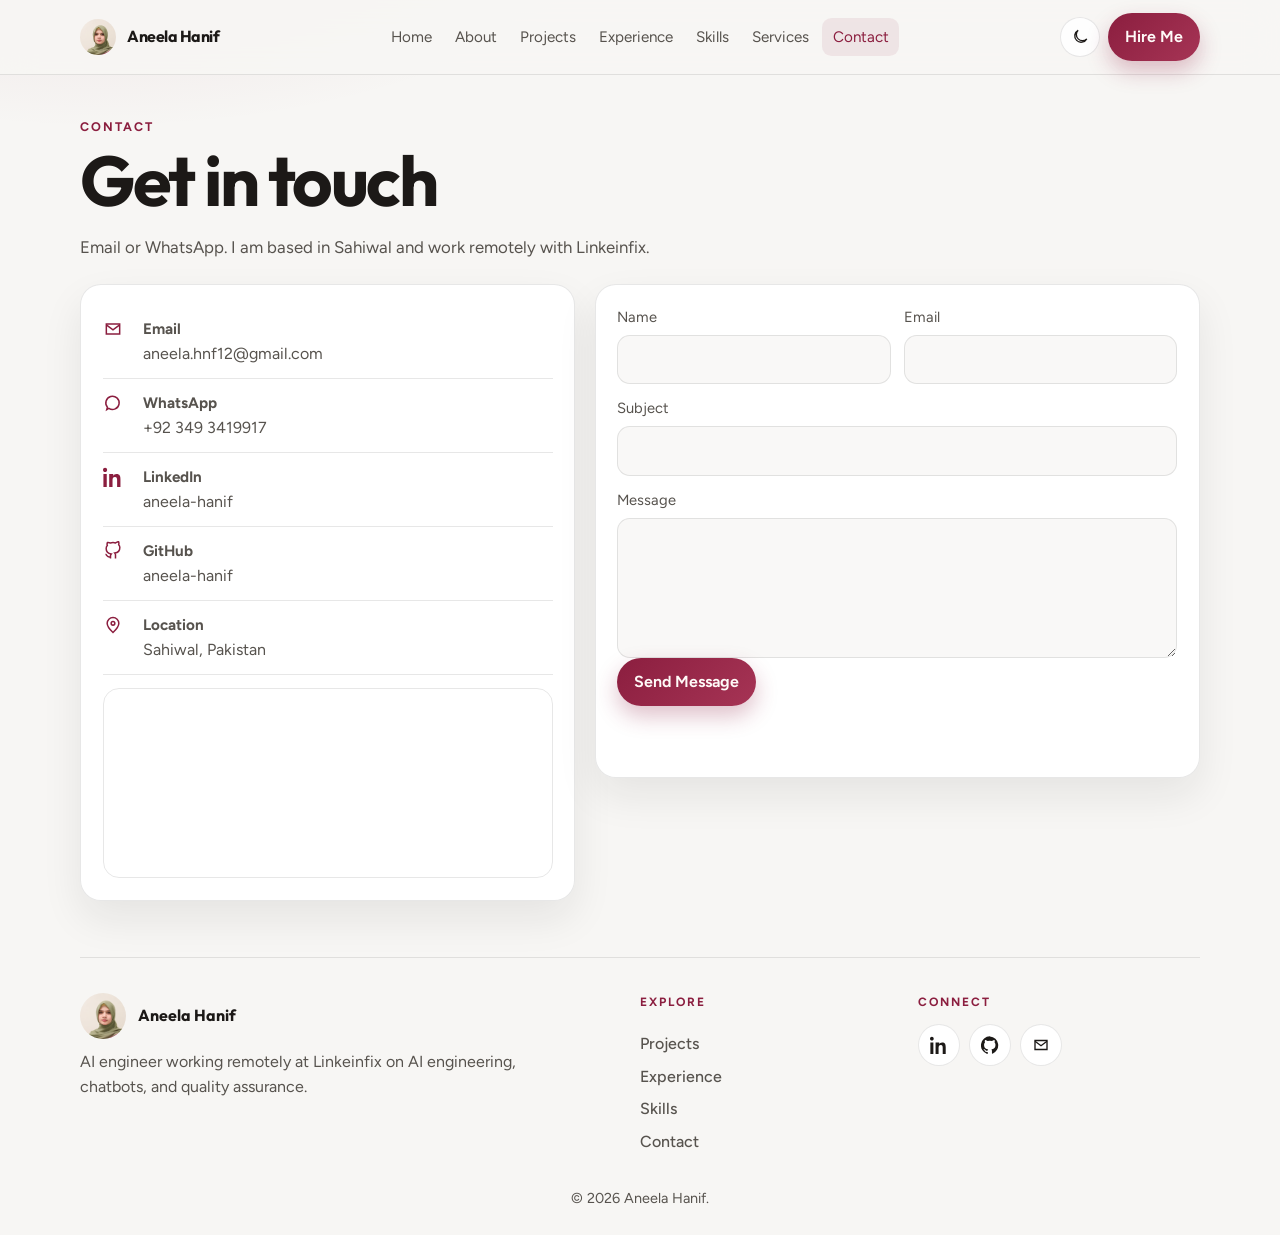
==== contact.html @ d7abf2ac "Add an AI experience card limited to the RAG and chatbot work." ====
<!DOCTYPE html>
<html lang="en">
  <head>
    <meta charset="utf-8" />
    <meta name="viewport" content="width=device-width, initial-scale=1" />
    <title>Contact | Aneela Hanif</title>
    <meta name="description" content="Contact Aneela Hanif by email or WhatsApp. Based in Sahiwal, Pakistan." />
    <link rel="icon" href="favicon.svg" type="image/svg+xml" />
    <link rel="preconnect" href="https://fonts.googleapis.com" />
    <link rel="preconnect" href="https://fonts.gstatic.com" crossorigin />
    <link href="https://fonts.googleapis.com/css2?family=Figtree:wght@400;500;600;700&family=Outfit:wght@500;600;700&display=swap" rel="stylesheet" />
    <link rel="stylesheet" href="styles.css?v=9" />
    <script>
      if (localStorage.getItem("theme") === "dark") document.documentElement.classList.add("dark");
    </script>
  </head>
  <body>
    <a class="skip" href="#main">Skip to content</a>
    <header class="site-nav">
      <div class="nav-inner">
        <a class="brand" href="index.html">
          <img src="images/profile.jpg" alt="" width="36" height="36" />
          Aneela Hanif
        </a>
        <nav class="nav-links" aria-label="Primary">
          <a href="index.html">Home</a>
          <a href="index.html#about">About</a>
          <a href="index.html#projects">Projects</a>
          <a href="index.html#experience">Experience</a>
          <a href="index.html#skills">Skills</a>
          <a href="index.html#services">Services</a>
          <a href="contact.html" aria-current="page">Contact</a>
        </nav>
        <div class="nav-actions">
          <button class="icon-btn" type="button" data-theme aria-label="Toggle color theme">
            <svg width="18" height="18" viewBox="0 0 24 24" fill="none" stroke="currentColor" stroke-width="1.8"><path d="M21 14.5A8.5 8.5 0 1 1 9.5 3 7 7 0 0 0 21 14.5z"/></svg>
          </button>
          <a class="btn btn-primary" href="contact.html"><span class="hire-label">Hire Me</span></a>
          <button class="menu-btn" type="button" data-menu aria-expanded="false" aria-label="Open menu">
            <svg width="18" height="18" viewBox="0 0 24 24" fill="none" stroke="currentColor" stroke-width="1.8"><path d="M4 7h16M4 12h16M4 17h16"/></svg>
          </button>
        </div>
      </div>
      <nav class="menu-panel" data-menu-panel aria-label="Mobile">
        <a href="index.html">Home</a>
        <a href="index.html#about">About</a>
        <a href="index.html#projects">Projects</a>
        <a href="index.html#experience">Experience</a>
        <a href="index.html#skills">Skills</a>
        <a href="index.html#services">Services</a>
        <a href="contact.html">Contact</a>
      </nav>
    </header>

    <main id="main" class="wrap">
      <header class="page-head">
        <p class="section-label">Contact</p>
        <h1>Get in touch</h1>
        <p class="lede">Email or WhatsApp. I am based in Sahiwal and work remotely with Linkeinfix.</p>
      </header>

      <div class="contact-grid">
        <aside class="panel contact-list">
          <a href="mailto:aneela.hnf12@gmail.com">
            <svg class="icon" width="20" height="20" viewBox="0 0 24 24" fill="none" stroke="currentColor" stroke-width="1.8"><path d="M4 6h16v12H4z"/><path d="m4 7 8 6 8-6"/></svg>
            <span><strong>Email</strong><span>aneela.hnf12@gmail.com</span></span>
          </a>
          <a href="https://wa.me/923493419917" rel="noopener">
            <svg class="icon" width="20" height="20" viewBox="0 0 24 24" fill="none" stroke="currentColor" stroke-width="1.8"><path d="M7 18.5 4.5 20l.8-3A8 8 0 1 1 7 18.5z"/></svg>
            <span><strong>WhatsApp</strong><span>+92 349 3419917</span></span>
          </a>
          <a href="https://www.linkedin.com/in/aneela-hanif-224ba43b4/" rel="noopener">
            <svg class="icon" width="20" height="20" viewBox="0 0 24 24" fill="currentColor"><path d="M4.98 3.5C4.98 4.88 3.88 6 2.5 6S0 4.88 0 3.5 1.12 1 2.5 1s2.48 1.12 2.48 2.5zM.5 8.5h4V24h-4V8.5zM8.5 8.5h3.8v2.1h.05c.53-1 1.84-2.1 3.79-2.1 4.05 0 4.8 2.67 4.8 6.14V24h-4v-7.7c0-1.84-.03-4.2-2.56-4.2-2.56 0-2.95 2-2.95 4.06V24h-4V8.5z"/></svg>
            <span><strong>LinkedIn</strong><span>aneela-hanif</span></span>
          </a>
          <a href="https://github.com/aneela-hanif" rel="noopener">
            <svg class="icon" width="20" height="20" viewBox="0 0 24 24" fill="none" stroke="currentColor" stroke-width="1.8"><path d="M9 19c-4 1.5-4-2.5-6-3m12 5v-3.9a3.4 3.4 0 0 0-.9-2.6c3-.3 6.1-1.5 6.1-6.6a5.1 5.1 0 0 0-1.4-3.5 4.7 4.7 0 0 0-.1-3.5s-1.1-.3-3.6 1.4a12.3 12.3 0 0 0-6.2 0C6.4 1.6 5.3 1.9 5.3 1.9a4.7 4.7 0 0 0-.1 3.5 5.1 5.1 0 0 0-1.4 3.6c0 5 3.1 6.2 6.1 6.6a3.4 3.4 0 0 0-.9 2.6V21"/></svg>
            <span><strong>GitHub</strong><span>aneela-hanif</span></span>
          </a>
          <div class="contact-item">
            <svg class="icon" width="20" height="20" viewBox="0 0 24 24" fill="none" stroke="currentColor" stroke-width="1.8"><path d="M12 21s7-6.2 7-11a7 7 0 1 0-14 0c0 4.8 7 11 7 11z"/><circle cx="12" cy="10" r="2.2"/></svg>
            <span><strong>Location</strong><span>Sahiwal, Pakistan</span></span>
          </div>
          <div class="map-wrap">
            <iframe title="Map of Sahiwal, Pakistan" loading="lazy" referrerpolicy="no-referrer-when-downgrade" src="https://maps.google.com/maps?q=Sahiwal%2C%20Pakistan&z=12&output=embed"></iframe>
          </div>
        </aside>

        <form class="panel" data-contact-form>
          <div class="fields">
            <label>Name<input name="name" required autocomplete="name" /></label>
            <label>Email<input name="email" type="email" required autocomplete="email" /></label>
            <label class="full">Subject<input name="subject" required /></label>
            <label class="full">Message<textarea name="message" required></textarea></label>
          </div>
          <button class="btn btn-primary" type="submit">Send Message</button>
          <p class="form-note" data-form-note></p>
        </form>
      </div>
    </main>

    <footer class="site-footer">
      <div class="footer-grid">
        <div class="footer-brand">
          <a class="footer-id" href="index.html">
            <img src="images/profile.jpg" alt="" width="46" height="46" />
            <strong>Aneela Hanif</strong>
          </a>
          <p>AI engineer working remotely at Linkeinfix on AI engineering, chatbots, and quality assurance.</p>
        </div>
        <nav class="footer-links" aria-label="Explore">
          <p class="footer-label">Explore</p>
          <a href="index.html#projects">Projects</a>
          <a href="index.html#experience">Experience</a>
          <a href="index.html#skills">Skills</a>
          <a href="contact.html">Contact</a>
        </nav>
        <div>
          <p class="footer-label">Connect</p>
          <div class="footer-icons">
            <a href="https://www.linkedin.com/in/aneela-hanif-224ba43b4/" rel="noopener" aria-label="LinkedIn">
              <svg width="18" height="18" viewBox="0 0 24 24" fill="currentColor"><path d="M4.98 3.5C4.98 4.88 3.88 6 2.5 6S0 4.88 0 3.5 1.12 1 2.5 1s2.48 1.12 2.48 2.5zM.5 8.5h4V24h-4V8.5zM8.5 8.5h3.8v2.1h.05c.53-1 1.84-2.1 3.79-2.1 4.05 0 4.8 2.67 4.8 6.14V24h-4v-7.7c0-1.84-.03-4.2-2.56-4.2-2.56 0-2.95 2-2.95 4.06V24h-4V8.5z"/></svg>
            </a>
            <a href="https://github.com/aneela-hanif" rel="noopener" aria-label="GitHub">
              <svg width="18" height="18" viewBox="0 0 24 24" fill="currentColor"><path d="M12 .5A12 12 0 0 0 8.2 23.9c.6.1.8-.3.8-.6v-2.1c-3.3.7-4-1.6-4-1.6-.5-1.2-1.2-1.6-1.2-1.6-1-.7.1-.7.1-.7 1.1.1 1.7 1.1 1.7 1.1 1 1.8 2.7 1.3 3.3 1 .1-.8.4-1.3.7-1.6-2.7-.3-5.5-1.3-5.5-6a4.7 4.7 0 0 1 1.2-3.2 4.3 4.3 0 0 1 .1-3.2s1-.3 3.3 1.2a11.3 11.3 0 0 1 6 0c2.3-1.5 3.3-1.2 3.3-1.2a4.3 4.3 0 0 1 .1 3.2 4.7 4.7 0 0 1 1.2 3.2c0 4.7-2.8 5.7-5.5 6 .4.3.8 1 .8 2.1v3.1c0 .3.2.7.8.6A12 12 0 0 0 12 .5z"/></svg>
            </a>
            <a href="mailto:aneela.hnf12@gmail.com" aria-label="Email">
              <svg width="18" height="18" viewBox="0 0 24 24" fill="none" stroke="currentColor" stroke-width="1.8"><path d="M4 6h16v12H4z"/><path d="m4 7 8 6 8-6"/></svg>
            </a>
          </div>
        </div>
      </div>
      <p class="footer-copy">© 2026 Aneela Hanif.</p>
    </footer>
    <script src="main.js"></script>
  </body>
</html>
---- styles.css ----
:root {
  --bg: #f7f6f4;
  --bg-elevated: rgba(255, 255, 255, 0.94);
  --text: #1c1917;
  --text-muted: #57534e;
  --border: rgba(28, 25, 23, 0.1);
  --accent: #8b1e3f;
  --accent-soft: #a63455;
  --shadow: 0 18px 40px rgba(28, 25, 23, 0.08);
  --sans: "Figtree", "Segoe UI", sans-serif;
  --display: "Outfit", "Segoe UI", sans-serif;
  color-scheme: light;
}

html.dark {
  --bg: #121110;
  --bg-elevated: rgba(32, 28, 26, 0.88);
  --text: #f5f5f4;
  --text-muted: #a8a29e;
  --border: rgba(231, 229, 228, 0.12);
  --accent: #d4547a;
  --accent-soft: #e8799a;
  --shadow: 0 24px 50px rgba(0, 0, 0, 0.35);
  color-scheme: dark;
}

* { box-sizing: border-box; }

html { scroll-behavior: smooth; }

body {
  margin: 0;
  min-height: 100vh;
  font-family: var(--sans);
  color: var(--text);
  background:
    radial-gradient(900px 420px at 8% -10%, color-mix(in oklab, var(--accent) 12%, transparent), transparent 60%),
    var(--bg);
  line-height: 1.6;
}

img { max-width: 100%; display: block; }

a { color: inherit; text-decoration: none; }

button, input, textarea { font: inherit; color: inherit; }

.skip {
  position: absolute;
  left: 1rem;
  top: -4rem;
  background: var(--text);
  color: var(--bg);
  padding: 0.45rem 0.7rem;
  z-index: 20;
}

.skip:focus { top: 0.6rem; }

.site-nav {
  position: sticky;
  top: 0;
  z-index: 30;
  background: color-mix(in oklab, var(--bg) 88%, transparent);
  backdrop-filter: blur(16px);
  border-bottom: 1px solid var(--border);
}

.nav-inner,
.wrap {
  width: min(1120px, calc(100% - 2rem));
  margin-inline: auto;
}

.nav-inner {
  min-height: 74px;
  display: flex;
  align-items: center;
  gap: 1rem;
}

.brand {
  display: flex;
  align-items: center;
  gap: 0.7rem;
  font-family: var(--display);
  font-weight: 700;
  letter-spacing: -0.03em;
  white-space: nowrap;
}

.brand img {
  width: 36px;
  height: 36px;
  border-radius: 999px;
  object-fit: cover;
  object-position: center 18%;
}

.nav-links {
  display: flex;
  align-items: center;
  gap: 0.15rem;
  margin-inline: auto;
}

.nav-links a,
.menu-panel a {
  color: var(--text-muted);
  font-size: 0.95rem;
  padding: 0.4rem 0.65rem;
  border-radius: 0.6rem;
}

.nav-links a:hover,
.nav-links a[aria-current="page"],
.menu-panel a:hover {
  color: var(--accent);
  background: color-mix(in oklab, var(--accent) 8%, transparent);
}

.nav-actions { display: flex; align-items: center; gap: 0.55rem; }

.icon-btn,
.menu-btn {
  width: 40px;
  height: 40px;
  border-radius: 999px;
  border: 1px solid var(--border);
  background: var(--bg-elevated);
  display: grid;
  place-items: center;
  cursor: pointer;
}

.menu-btn { display: none; }

.btn {
  display: inline-flex;
  align-items: center;
  justify-content: center;
  gap: 0.45rem;
  border: 0;
  border-radius: 999px;
  padding: 0.72rem 1.05rem;
  font-weight: 650;
  cursor: pointer;
}

.btn-primary {
  background: linear-gradient(135deg, var(--accent), var(--accent-soft));
  color: #fffaf8;
  box-shadow: 0 10px 22px color-mix(in oklab, var(--accent) 28%, transparent);
}

.btn-ghost {
  background: var(--bg-elevated);
  border: 1px solid var(--border);
}

.menu-panel {
  display: none;
  border-top: 1px solid var(--border);
  padding: 0.6rem 1rem 1rem;
  background: var(--bg-elevated);
}

.menu-panel.open { display: grid; }

.hero {
  display: grid;
  grid-template-columns: minmax(0, 1fr) 300px;
  gap: 3rem;
  align-items: center;
  padding: 3.2rem 0 1.2rem;
}

.kicker,
.section-label {
  margin: 0 0 0.45rem;
  color: var(--accent);
  font-size: 0.78rem;
  font-weight: 700;
  letter-spacing: 0.16em;
  text-transform: uppercase;
}

h1, h2, h3 { font-family: var(--display); letter-spacing: -0.035em; line-height: 1.05; }

h1 {
  margin: 0;
  font-size: clamp(3.3rem, 7vw, 5.5rem);
  font-weight: 700;
}

.hero-title {
  margin: 0.8rem 0 0;
  font-size: 1.25rem;
  font-weight: 650;
}

.rotator {
  min-height: 1.6rem;
  margin: 0.25rem 0 0;
  color: var(--text-muted);
  font-family: var(--display);
  font-size: 1.2rem;
}

.rotator.accent { color: var(--accent); font-weight: 650; }

.lede, .prose { color: var(--text-muted); font-size: 1.05rem; }

.lede { max-width: 38rem; margin-top: 1rem; }

.actions { display: flex; flex-wrap: wrap; gap: 0.7rem; margin-top: 1.6rem; }

.hero-photo {
  justify-self: end;
  align-self: center;
  width: 300px;
  margin: 0;
}

.hero-photo img {
  width: 300px;
  height: 292px;
  max-width: 300px;
  object-fit: cover;
  object-position: center 20%;
  border-radius: 1.25rem;
  background: #efe8e2;
  -webkit-mask-image: linear-gradient(#000 82%, transparent);
  mask-image: linear-gradient(#000 82%, transparent);
}

.hero-photo figcaption {
  display: grid;
  gap: 0.15rem;
  margin-top: 0.15rem;
  color: var(--text-muted);
  font-size: 0.92rem;
  line-height: 1.3;
}

.hero-photo figcaption strong {
  color: var(--text);
  font-size: 0.98rem;
}

section { padding: 2.4rem 0 0.4rem; scroll-margin-top: 5.5rem; }

h2 { margin: 0 0 1rem; font-size: clamp(2rem, 4vw, 3rem); }

.panel {
  background: var(--bg-elevated);
  border: 1px solid var(--border);
  border-radius: 1.3rem;
  box-shadow: var(--shadow);
}

.about-grid, .job, .contact-grid {
  display: grid;
  gap: 1.2rem;
}

.about-grid { grid-template-columns: 1.2fr 0.8fr; }

.job { grid-template-columns: 200px 1fr; padding: 1.4rem; }

.ai-card { padding: 1.5rem 1.6rem 1.7rem; }

.ai-card h2 { margin-bottom: 0.7rem; font-size: clamp(1.7rem, 3vw, 2.2rem); }

.ai-card .prose { margin: 0; max-width: 52rem; }

.ai-split {
  display: grid;
  grid-template-columns: 0.75fr 1.25fr;
  gap: 1.4rem;
  margin-top: 1.35rem;
}

.ai-label {
  margin: 0;
  color: var(--accent);
  font-size: 0.75rem;
  font-weight: 700;
  letter-spacing: 0.16em;
  text-transform: uppercase;
}

.company {
  margin: 0.2rem 0;
  font-family: var(--display);
  font-size: 1.7rem;
}

.chips, .areas { display: flex; flex-wrap: wrap; gap: 0.45rem; padding: 0; margin: 0.8rem 0 0; list-style: none; }

.chips li, .areas li, .tech span {
  border-radius: 999px;
  padding: 0.32rem 0.72rem;
  background: color-mix(in oklab, var(--accent) 10%, transparent);
  color: var(--accent);
  border: 1px solid color-mix(in oklab, var(--accent) 18%, transparent);
  font-size: 0.9rem;
}

.cards, .skill-grid {
  display: grid;
  grid-template-columns: repeat(3, 1fr);
  gap: 1rem;
}

.card, .skill-card { padding: 1.2rem; }

.card h3, .skill-card h3 { margin: 0.35rem 0 0.55rem; font-size: 1.35rem; }

.card p, .skill-card p { margin: 0; color: var(--text-muted); }

.card a { display: inline-block; margin-top: 1rem; color: var(--accent); font-weight: 700; }

.tech { display: flex; flex-wrap: wrap; gap: 0.4rem; margin-top: 0.9rem; }

.page-head { padding: 2.6rem 0 0.4rem; }

.page-head h1 { font-size: clamp(2.8rem, 6vw, 4.4rem); }

.contact-grid { grid-template-columns: 0.9fr 1.1fr; align-items: start; }

.contact-list, form { padding: 1.3rem 1.35rem 1.4rem; }

.contact-list a, .contact-item {
  display: grid;
  grid-template-columns: 28px 1fr;
  gap: 0.75rem;
  align-items: start;
  padding: 0.72rem 0;
  border-bottom: 1px solid var(--border);
}

.contact-list a:last-child, .map-wrap { border-bottom: 0; }

.contact-item strong, .contact-list strong { display: block; font-size: 0.95rem; }

.contact-item span, .contact-list span { color: var(--text-muted); }

.icon { color: var(--accent); margin-top: 0.15rem; }

.fields { display: grid; grid-template-columns: 1fr 1fr; gap: 0.8rem; }

label { display: grid; gap: 0.35rem; font-size: 0.92rem; color: var(--text-muted); }

label.full { grid-column: 1 / -1; }

input, textarea {
  width: 100%;
  border: 1px solid var(--border);
  background: color-mix(in oklab, var(--bg) 70%, transparent);
  border-radius: 0.8rem;
  padding: 0.75rem 0.8rem;
}

textarea { min-height: 140px; resize: vertical; }

.map-wrap { margin-top: 0.8rem; overflow: hidden; border-radius: 1rem; border: 1px solid var(--border); }

.map-wrap iframe { width: 100%; height: 180px; border: 0; }

.form-note { min-height: 1.2rem; color: var(--text-muted); font-size: 0.92rem; }

.site-footer {
  width: min(1120px, calc(100% - 2rem));
  margin: 3.5rem auto 0;
  padding: 2.2rem 0 1.6rem;
  border-top: 1px solid var(--border);
  color: var(--text-muted);
}

.footer-grid {
  display: grid;
  grid-template-columns: 1.5fr 0.7fr 0.8fr;
  gap: 2rem;
  align-items: start;
}

.footer-id {
  display: flex;
  align-items: center;
  gap: 0.75rem;
  color: var(--text);
  font-family: var(--display);
  font-weight: 700;
}

.footer-id img {
  width: 46px;
  height: 46px;
  border-radius: 999px;
  object-fit: cover;
  object-position: center 18%;
}

.footer-brand p {
  margin: 0.7rem 0 0;
  max-width: 28rem;
  line-height: 1.55;
}

.footer-label {
  margin: 0 0 0.7rem;
  color: var(--accent);
  font-size: 0.75rem;
  font-weight: 700;
  letter-spacing: 0.16em;
  text-transform: uppercase;
}

.footer-links {
  display: grid;
  gap: 0.45rem;
}

.footer-links a {
  color: var(--text-muted);
  font-weight: 500;
}

.footer-links a:hover { color: var(--accent); }

.footer-icons { display: flex; gap: 0.55rem; }

.footer-icons a {
  width: 42px;
  height: 42px;
  display: grid;
  place-items: center;
  border-radius: 999px;
  border: 1px solid var(--border);
  background: var(--bg-elevated);
  color: var(--text);
}

.footer-icons a:hover { color: var(--accent); border-color: color-mix(in oklab, var(--accent) 40%, var(--border)); }

.footer-copy {
  margin: 2rem 0 0;
  text-align: center;
  font-size: 0.9rem;
}

:focus-visible { outline: 2px solid var(--accent); outline-offset: 3px; }

@media (max-width: 980px) {
  .nav-links { display: none; }
  .menu-btn { display: grid; }
  .hero, .about-grid, .job, .cards, .skill-grid, .contact-grid, .fields, .ai-split { grid-template-columns: 1fr; }
  .hero-photo,
  .hero-photo img { width: 240px; max-width: 240px; }
  .hero-photo img { height: 234px; }
  .hero-photo { justify-self: start; }
  .footer-grid { grid-template-columns: 1fr; }
  .hire-label { display: none; }
}
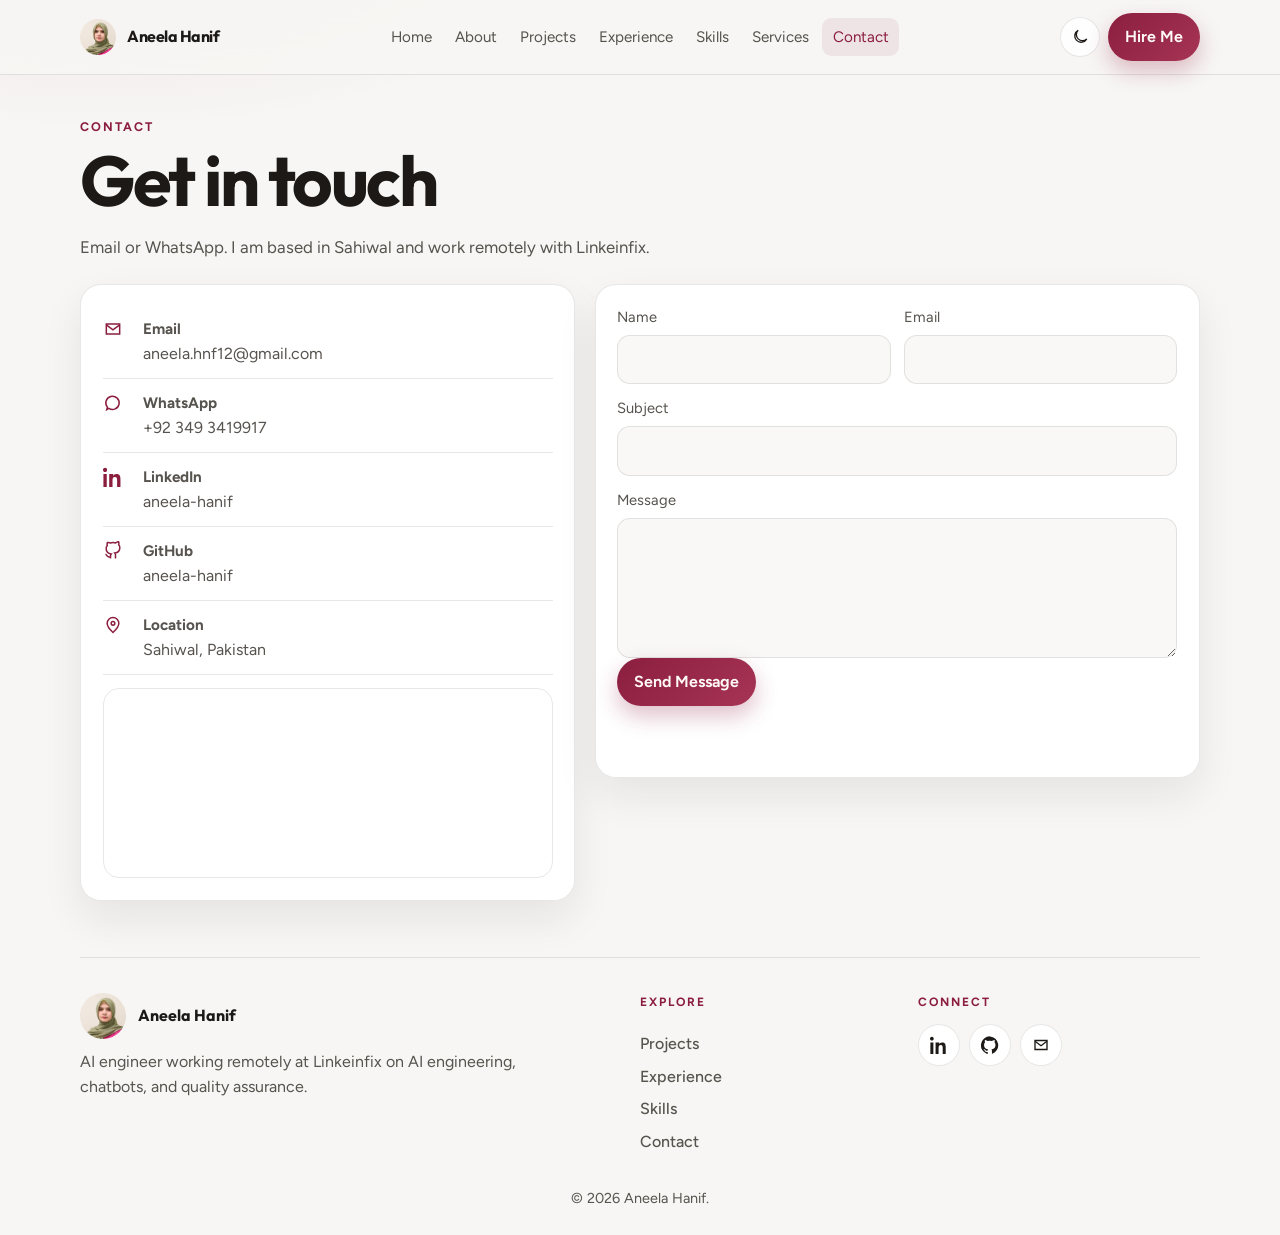
==== commit 57892385: "Add project cover photos and center the portrait crop on the face." ====
--- a/contact.html
+++ b/contact.html
@@ -9,7 +9,7 @@
     <link rel="preconnect" href="https://fonts.googleapis.com" />
     <link rel="preconnect" href="https://fonts.gstatic.com" crossorigin />
     <link href="https://fonts.googleapis.com/css2?family=Figtree:wght@400;500;600;700&family=Outfit:wght@500;600;700&display=swap" rel="stylesheet" />
-    <link rel="stylesheet" href="styles.css?v=9" />
+    <link rel="stylesheet" href="styles.css?v=11" />
     <script>
       if (localStorage.getItem("theme") === "dark") document.documentElement.classList.add("dark");
     </script>
--- a/styles.css
+++ b/styles.css
@@ -94,7 +94,7 @@
   height: 36px;
   border-radius: 999px;
   object-fit: cover;
-  object-position: center 18%;
+  object-position: center 38%;
 }
 
 .nav-links {
@@ -227,11 +227,11 @@
   height: 292px;
   max-width: 300px;
   object-fit: cover;
-  object-position: center 20%;
+  object-position: center 36%;
   border-radius: 1.25rem;
   background: #efe8e2;
-  -webkit-mask-image: linear-gradient(#000 82%, transparent);
-  mask-image: linear-gradient(#000 82%, transparent);
+  -webkit-mask-image: linear-gradient(#000 90%, transparent);
+  mask-image: linear-gradient(#000 90%, transparent);
 }
 
 .hero-photo figcaption {
@@ -319,7 +319,39 @@
 
 .card p, .skill-card p { margin: 0; color: var(--text-muted); }
 
-.card a { display: inline-block; margin-top: 1rem; color: var(--accent); font-weight: 700; }
+.card a, .project-body a { display: inline-block; margin-top: 1rem; color: var(--accent); font-weight: 700; }
+
+.project-grid {
+  display: grid;
+  grid-template-columns: 1fr 1fr;
+  gap: 1rem;
+}
+
+.project-card { overflow: hidden; }
+
+.project-cover { height: 190px; overflow: hidden; }
+
+.project-cover img {
+  width: 100%;
+  height: 190px;
+  object-fit: cover;
+  object-position: center;
+  display: block;
+}
+
+.project-body { padding: 1.15rem 1.25rem 1.35rem; }
+
+.project-tag {
+  margin: 0;
+  color: var(--text-muted);
+  font-size: 0.92rem;
+}
+
+.project-body h3 { margin: 0.25rem 0 0.5rem; font-size: 1.45rem; }
+
+.project-body p { margin: 0; color: var(--text-muted); }
+
+.more-work { margin-top: 1rem; grid-template-columns: 1fr 1fr; }
 
 .tech { display: flex; flex-wrap: wrap; gap: 0.4rem; margin-top: 0.9rem; }
 
@@ -399,7 +431,7 @@
   height: 46px;
   border-radius: 999px;
   object-fit: cover;
-  object-position: center 18%;
+  object-position: center 38%;
 }
 
 .footer-brand p {
@@ -455,7 +487,7 @@
 @media (max-width: 980px) {
   .nav-links { display: none; }
   .menu-btn { display: grid; }
-  .hero, .about-grid, .job, .cards, .skill-grid, .contact-grid, .fields, .ai-split { grid-template-columns: 1fr; }
+  .hero, .about-grid, .job, .cards, .skill-grid, .contact-grid, .fields, .ai-split, .project-grid, .more-work { grid-template-columns: 1fr; }
   .hero-photo,
   .hero-photo img { width: 240px; max-width: 240px; }
   .hero-photo img { height: 234px; }
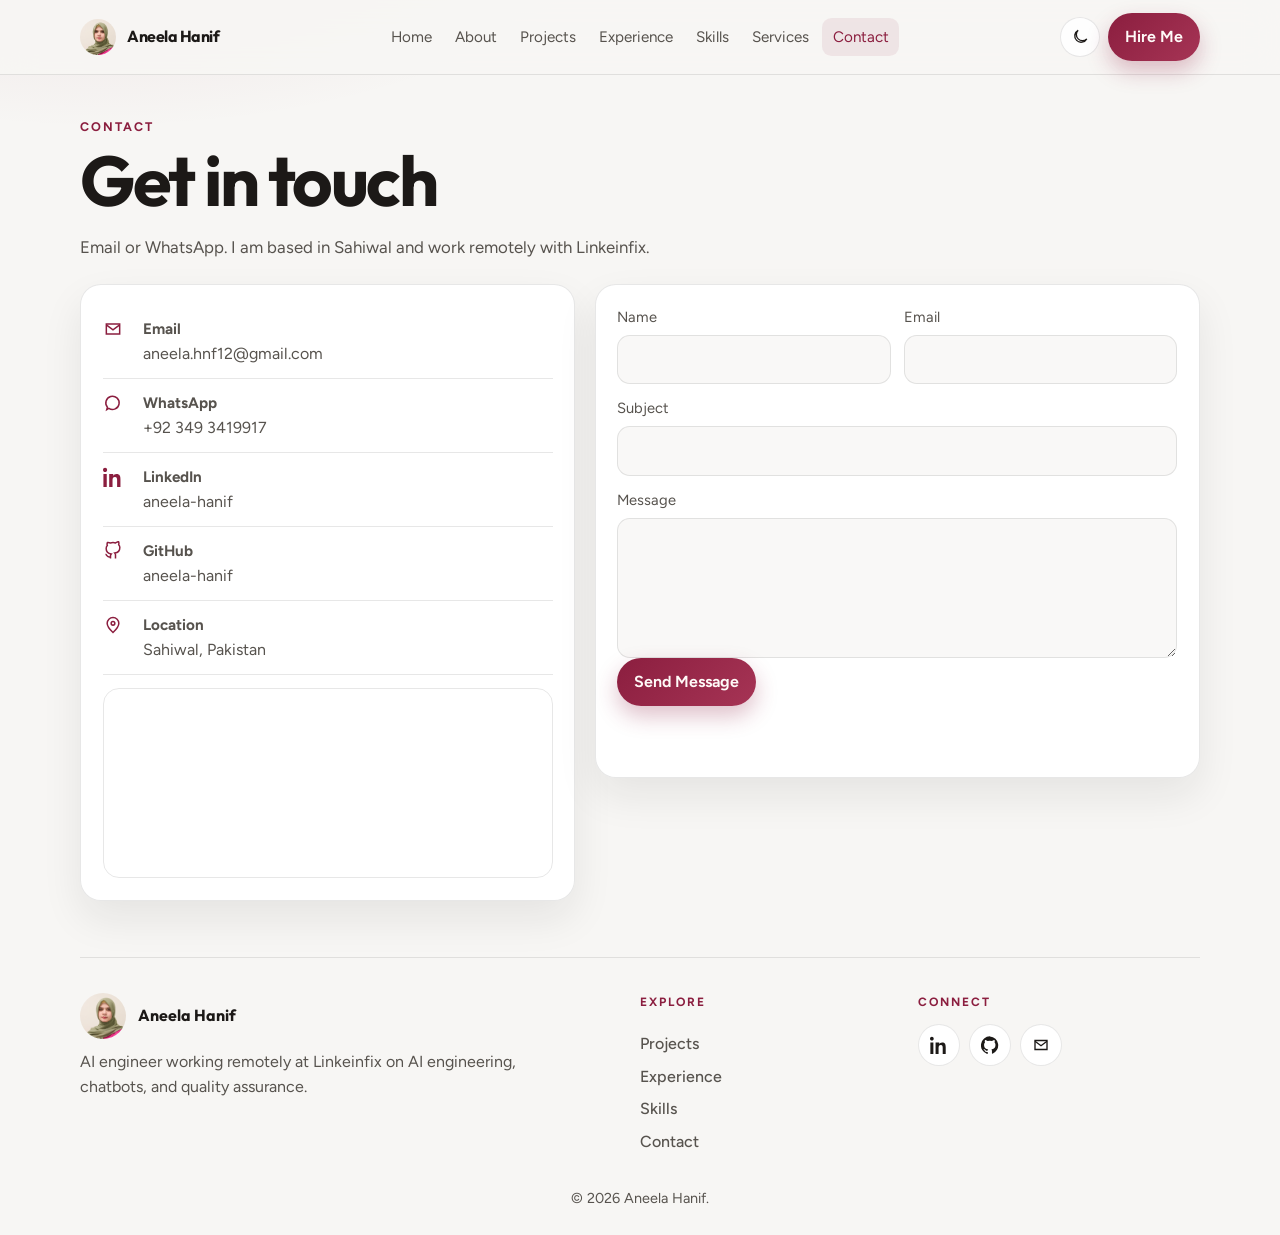
==== commit 81836164: "Add a resume page and show Lahore under the portrait." ====
--- a/contact.html
+++ b/contact.html
@@ -9,7 +9,7 @@
     <link rel="preconnect" href="https://fonts.googleapis.com" />
     <link rel="preconnect" href="https://fonts.gstatic.com" crossorigin />
     <link href="https://fonts.googleapis.com/css2?family=Figtree:wght@400;500;600;700&family=Outfit:wght@500;600;700&display=swap" rel="stylesheet" />
-    <link rel="stylesheet" href="styles.css?v=11" />
+    <link rel="stylesheet" href="styles.css?v=12" />
     <script>
       if (localStorage.getItem("theme") === "dark") document.documentElement.classList.add("dark");
     </script>
--- a/styles.css
+++ b/styles.css
@@ -482,6 +482,47 @@
   font-size: 0.9rem;
 }
 
+.resume-sheet { padding: 1.6rem 1.7rem 1.8rem; }
+
+.resume-top {
+  display: flex;
+  justify-content: space-between;
+  gap: 1.5rem;
+  align-items: end;
+}
+
+.resume-top h1 { font-size: clamp(2.4rem, 5vw, 3.4rem); }
+
+.resume-contact {
+  margin: 0.35rem 0 0;
+  color: var(--text-muted);
+}
+
+.resume-contact a { color: var(--accent); font-weight: 650; }
+
+.resume-block {
+  margin-top: 1.4rem;
+  padding-top: 1.15rem;
+  border-top: 1px solid var(--border);
+}
+
+.resume-block h2 { margin-bottom: 0.55rem; font-size: 1.35rem; }
+
+.resume-role {
+  display: flex;
+  justify-content: space-between;
+  gap: 1rem;
+  align-items: baseline;
+}
+
+.resume-role h3 { margin: 0; font-size: 1.15rem; }
+
+.resume-role span, .resume-meta { color: var(--text-muted); font-size: 0.95rem; }
+
+.resume-block p { margin: 0.45rem 0 0; color: var(--text-muted); }
+
+.resume-block .resume-role + .resume-role { margin-top: 1.15rem; }
+
 :focus-visible { outline: 2px solid var(--accent); outline-offset: 3px; }
 
 @media (max-width: 980px) {
@@ -493,5 +534,6 @@
   .hero-photo img { height: 234px; }
   .hero-photo { justify-self: start; }
   .footer-grid { grid-template-columns: 1fr; }
+  .resume-top, .resume-role { flex-direction: column; align-items: flex-start; }
   .hire-label { display: none; }
 }
